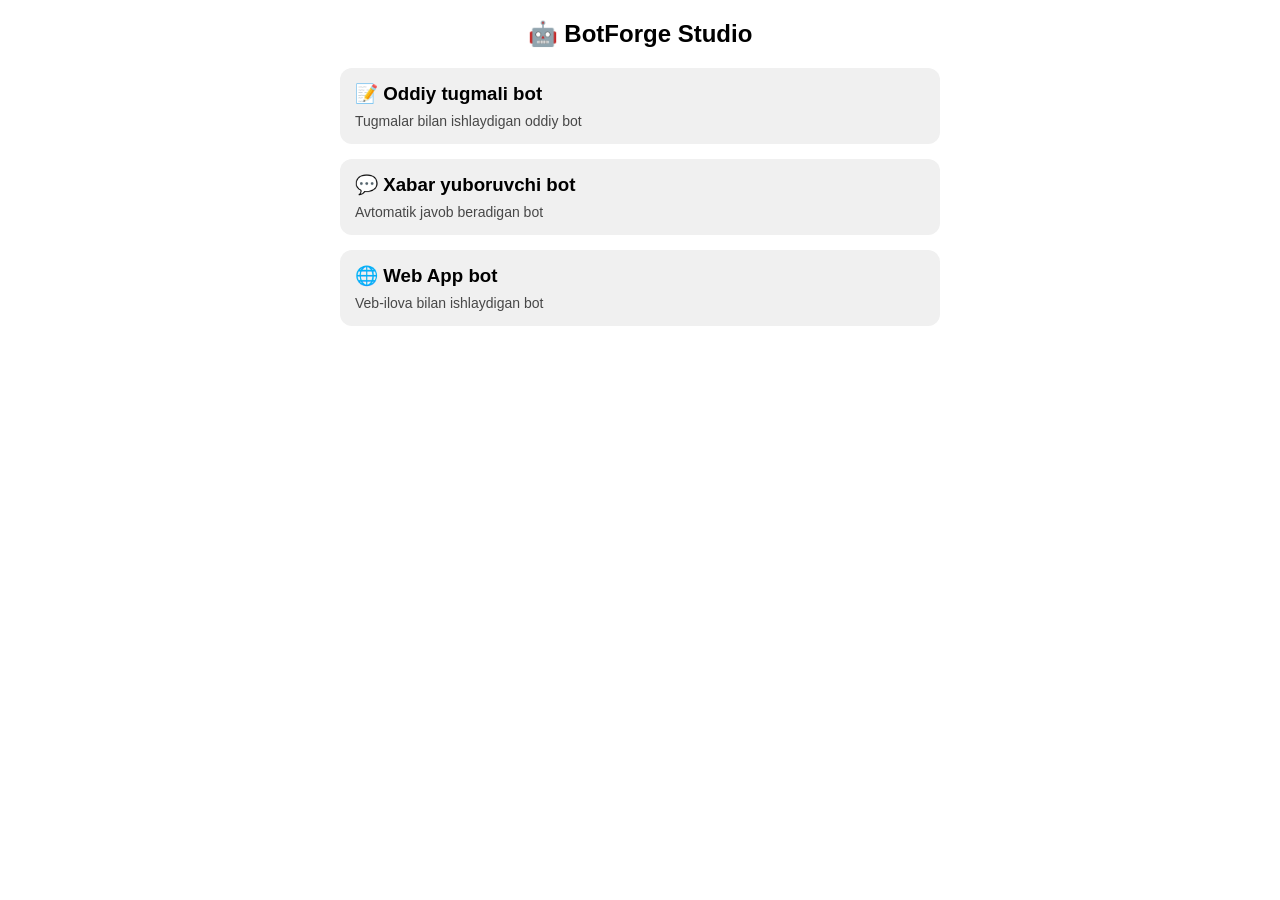
==== index.html @ f3f0090d "Create index.html" ====
<!DOCTYPE html>
<html>
<head>
    <meta charset="UTF-8">
    <meta name="viewport" content="width=device-width, initial-scale=1.0">
    <title>BotForge - Bot Yaratish</title>
    <script src="https://telegram.org/js/telegram-web-app.js"></script>
    <style>
        * { margin: 0; padding: 0; box-sizing: border-box; }
        body {
            font-family: -apple-system, BlinkMacSystemFont, 'Segoe UI', Roboto, sans-serif;
            background: var(--tg-theme-bg-color, #ffffff);
            color: var(--tg-theme-text-color, #000000);
            padding: 20px;
        }
        .container { max-width: 600px; margin: 0 auto; }
        h1 { font-size: 24px; margin-bottom: 20px; text-align: center; }
        .bot-type {
            background: var(--tg-theme-secondary-bg-color, #f0f0f0);
            border-radius: 12px;
            padding: 15px;
            margin-bottom: 15px;
            cursor: pointer;
            transition: transform 0.2s;
        }
        .bot-type:hover { transform: scale(1.02); }
        .bot-type h3 { margin-bottom: 8px; }
        .bot-type p { font-size: 14px; opacity: 0.7; }
        button {
            width: 100%;
            padding: 15px;
            background: var(--tg-theme-button-color, #0088cc);
            color: var(--tg-theme-button-text-color, #ffffff);
            border: none;
            border-radius: 12px;
            font-size: 16px;
            cursor: pointer;
            margin-top: 20px;
        }
    </style>
</head>
<body>
    <div class="container">
        <h1>🤖 BotForge Studio</h1>
        
        <div class="bot-type" onclick="selectType('simple_button')">
            <h3>📝 Oddiy tugmali bot</h3>
            <p>Tugmalar bilan ishlaydigan oddiy bot</p>
        </div>
        
        <div class="bot-type" onclick="selectType('message_bot')">
            <h3>💬 Xabar yuboruvchi bot</h3>
            <p>Avtomatik javob beradigan bot</p>
        </div>
        
        <div class="bot-type" onclick="selectType('webapp_bot')">
            <h3>🌐 Web App bot</h3>
            <p>Veb-ilova bilan ishlaydigan bot</p>
        </div>
    </div>
    
    <script>
        const tg = window.Telegram.WebApp;
        tg.expand();
        
        function selectType(type) {
            tg.sendData(JSON.stringify({
                action: 'select_type',
                bot_type: type
            }));
            tg.close();
        }
    </script>
</body>
</html>
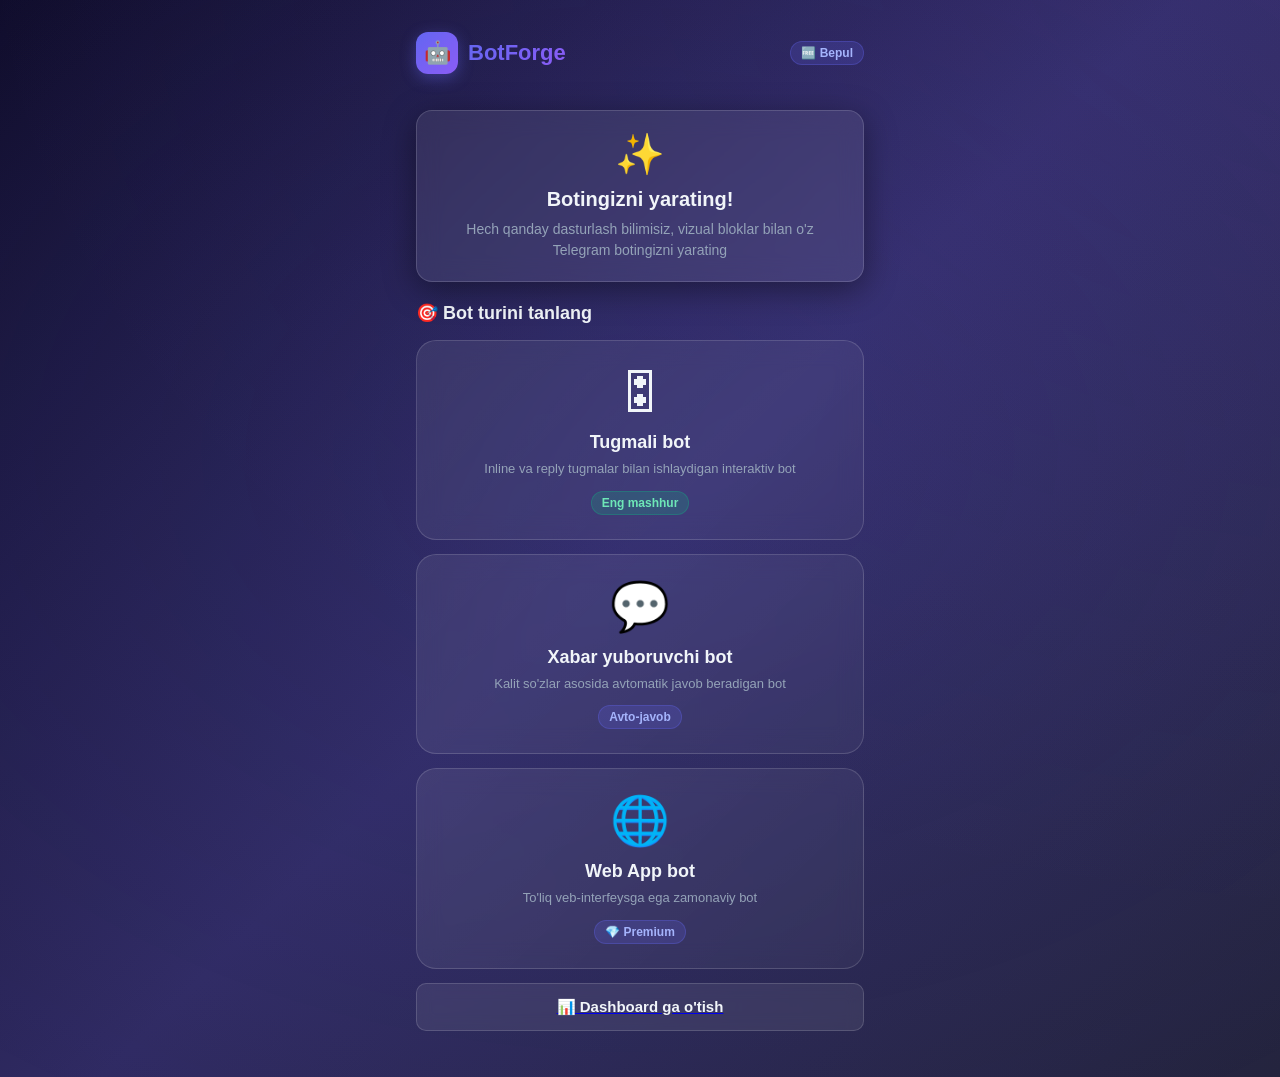
==== commit 3aa00b11: "Update index.html" ====
--- a/index.html
+++ b/index.html
@@ -1,75 +1,133 @@
 <!DOCTYPE html>
-<html>
+<html lang="uz">
 <head>
     <meta charset="UTF-8">
-    <meta name="viewport" content="width=device-width, initial-scale=1.0">
-    <title>BotForge - Bot Yaratish</title>
+    <meta name="viewport" content="width=device-width, initial-scale=1.0, maximum-scale=1.0">
+    <title>BotForge - Bot Yaratuvchi</title>
+    <link rel="stylesheet" href="style.css">
     <script src="https://telegram.org/js/telegram-web-app.js"></script>
-    <style>
-        * { margin: 0; padding: 0; box-sizing: border-box; }
-        body {
-            font-family: -apple-system, BlinkMacSystemFont, 'Segoe UI', Roboto, sans-serif;
-            background: var(--tg-theme-bg-color, #ffffff);
-            color: var(--tg-theme-text-color, #000000);
-            padding: 20px;
-        }
-        .container { max-width: 600px; margin: 0 auto; }
-        h1 { font-size: 24px; margin-bottom: 20px; text-align: center; }
-        .bot-type {
-            background: var(--tg-theme-secondary-bg-color, #f0f0f0);
-            border-radius: 12px;
-            padding: 15px;
-            margin-bottom: 15px;
-            cursor: pointer;
-            transition: transform 0.2s;
-        }
-        .bot-type:hover { transform: scale(1.02); }
-        .bot-type h3 { margin-bottom: 8px; }
-        .bot-type p { font-size: 14px; opacity: 0.7; }
-        button {
-            width: 100%;
-            padding: 15px;
-            background: var(--tg-theme-button-color, #0088cc);
-            color: var(--tg-theme-button-text-color, #ffffff);
-            border: none;
-            border-radius: 12px;
-            font-size: 16px;
-            cursor: pointer;
-            margin-top: 20px;
-        }
-    </style>
 </head>
 <body>
     <div class="container">
-        <h1>🤖 BotForge Studio</h1>
-        
-        <div class="bot-type" onclick="selectType('simple_button')">
-            <h3>📝 Oddiy tugmali bot</h3>
-            <p>Tugmalar bilan ishlaydigan oddiy bot</p>
+        <!-- Header -->
+        <div class="header">
+            <div class="logo">
+                <div class="logo-icon">🤖</div>
+                <div class="logo-text">BotForge</div>
+            </div>
+            <div id="userBadge" class="tag tag-primary">🆓 Bepul</div>
         </div>
-        
-        <div class="bot-type" onclick="selectType('message_bot')">
-            <h3>💬 Xabar yuboruvchi bot</h3>
-            <p>Avtomatik javob beradigan bot</p>
+
+        <!-- Xush kelibsiz xabari -->
+        <div class="glass-card" style="margin-bottom: 20px; text-align: center;">
+            <div style="font-size: 40px; margin-bottom: 10px;">✨</div>
+            <h2 style="font-size: 20px; font-weight: 700; margin-bottom: 8px;">
+                Botingizni yarating!
+            </h2>
+            <p style="color: var(--text-secondary); font-size: 14px; line-height: 1.5;">
+                Hech qanday dasturlash bilimisiz, vizual bloklar bilan o'z Telegram botingizni yarating
+            </p>
         </div>
-        
-        <div class="bot-type" onclick="selectType('webapp_bot')">
-            <h3>🌐 Web App bot</h3>
-            <p>Veb-ilova bilan ishlaydigan bot</p>
+
+        <!-- Bot turlari -->
+        <div class="section-title">🎯 Bot turini tanlang</div>
+
+        <div class="bot-card" onclick="openEditor('button')">
+            <span class="card-emoji">🎛</span>
+            <div class="card-title">Tugmali bot</div>
+            <div class="card-desc">Inline va reply tugmalar bilan ishlaydigan interaktiv bot</div>
+            <div style="margin-top: 12px;">
+                <span class="tag tag-success">Eng mashhur</span>
+            </div>
         </div>
+
+        <div class="bot-card" onclick="openEditor('message')">
+            <span class="card-emoji">💬</span>
+            <div class="card-title">Xabar yuboruvchi bot</div>
+            <div class="card-desc">Kalit so'zlar asosida avtomatik javob beradigan bot</div>
+            <div style="margin-top: 12px;">
+                <span class="tag tag-primary">Avto-javob</span>
+            </div>
+        </div>
+
+        <div class="bot-card" id="webappCard" onclick="openEditor('webapp')">
+            <span class="card-emoji">🌐</span>
+            <div class="card-title">Web App bot</div>
+            <div class="card-desc">To'liq veb-interfeysga ega zamonaviy bot</div>
+            <div style="margin-top: 12px;">
+                <span class="tag tag-primary" id="webappBadge">💎 Premium</span>
+            </div>
+        </div>
+
+        <!-- Dashboard ga o'tish -->
+        <a href="dashboard.html">
+            <button class="btn btn-secondary" style="margin-top: 8px;">
+                📊 Dashboard ga o'tish
+            </button>
+        </a>
+
+        <div class="bottom-space"></div>
     </div>
-    
+
+    <!-- Toast -->
+    <div class="toast" id="toast"></div>
+
     <script>
+        // Telegram WebApp sozlash
         const tg = window.Telegram.WebApp;
         tg.expand();
-        
-        function selectType(type) {
-            tg.sendData(JSON.stringify({
-                action: 'select_type',
-                bot_type: type
-            }));
-            tg.close();
+        tg.setHeaderColor('#0f0c29');
+        tg.setBackgroundColor('#0f0c29');
+
+        // Foydalanuvchi ma'lumotlari
+        const user = tg.initDataUnsafe?.user;
+        if (user) {
+            // Premium statusni tekshirish (localStorage dan)
+            const isPremium = localStorage.getItem(`premium_${user.id}`) === 'true';
+            const badge = document.getElementById('userBadge');
+            if (isPremium) {
+                badge.textContent = '💎 Premium';
+                badge.className = 'tag';
+                badge.style.background = 'linear-gradient(135deg, rgba(245,158,11,0.3), rgba(217,119,6,0.3))';
+                badge.style.color = '#fcd34d';
+                badge.style.borderColor = 'rgba(245,158,11,0.4)';
+
+                // Premium bo'lsa webapp badge ni o'zgartirish
+                document.getElementById('webappBadge').textContent = '✅ Mavjud';
+                document.getElementById('webappBadge').className = 'tag tag-success';
+            }
         }
+
+        function openEditor(type) {
+            const isPremium = user ? localStorage.getItem(`premium_${user.id}`) === 'true' : false;
+
+            if (type === 'webapp' && !isPremium) {
+                showToast('💎 Web App bot faqat Premium uchun!');
+                // 2 soniyadan so'ng premium sahifaga o'tish
+                setTimeout(() => {
+                    window.location.href = 'payment.html';
+                }, 2000);
+                return;
+            }
+
+            // Editor ga o'tish
+            window.location.href = `editor.html?type=${type}`;
+        }
+
+        function showToast(msg, duration = 3000) {
+            const toast = document.getElementById('toast');
+            toast.textContent = msg;
+            toast.classList.add('show');
+            setTimeout(() => toast.classList.remove('show'), duration);
+        }
+
+        // MainButton
+        tg.MainButton.text = "📊 Dashboard";
+        tg.MainButton.color = "#6366f1";
+        tg.MainButton.show();
+        tg.MainButton.onClick(() => {
+            window.location.href = 'dashboard.html';
+        });
     </script>
 </body>
 </html>
--- a/style.css
+++ b/style.css
@@ -0,0 +1,473 @@
+/* BotForge - Umumiy stillar - Glassmorphism dizayn */
+
+:root {
+    --primary: #6366f1;
+    --primary-dark: #4f46e5;
+    --secondary: #8b5cf6;
+    --success: #10b981;
+    --danger: #ef4444;
+    --warning: #f59e0b;
+    --dark: #1f2937;
+    --darker: #111827;
+    --light: #f9fafb;
+    --glass: rgba(255, 255, 255, 0.08);
+    --glass-border: rgba(255, 255, 255, 0.15);
+    --glass-hover: rgba(255, 255, 255, 0.12);
+    --text-primary: #f1f5f9;
+    --text-secondary: #94a3b8;
+    --shadow: 0 8px 32px rgba(0, 0, 0, 0.4);
+    --shadow-sm: 0 4px 16px rgba(0, 0, 0, 0.2);
+    --radius: 16px;
+    --radius-sm: 10px;
+    --transition: all 0.3s cubic-bezier(0.4, 0, 0.2, 1);
+}
+
+* {
+    margin: 0;
+    padding: 0;
+    box-sizing: border-box;
+    -webkit-tap-highlight-color: transparent;
+}
+
+body {
+    font-family: -apple-system, BlinkMacSystemFont, 'Segoe UI', 'Roboto', sans-serif;
+    background: linear-gradient(135deg, #0f0c29, #302b63, #24243e);
+    min-height: 100vh;
+    color: var(--text-primary);
+    overflow-x: hidden;
+}
+
+/* Animatsiyali fon */
+body::before {
+    content: '';
+    position: fixed;
+    top: -50%;
+    left: -50%;
+    width: 200%;
+    height: 200%;
+    background: radial-gradient(ellipse at center, rgba(99, 102, 241, 0.1) 0%, transparent 60%),
+                radial-gradient(ellipse at 80% 20%, rgba(139, 92, 246, 0.08) 0%, transparent 50%);
+    animation: bgAnimate 15s ease infinite alternate;
+    pointer-events: none;
+    z-index: 0;
+}
+
+@keyframes bgAnimate {
+    0% { transform: translate(0, 0) rotate(0deg); }
+    100% { transform: translate(-5%, 5%) rotate(5deg); }
+}
+
+/* Konteyner */
+.container {
+    max-width: 480px;
+    margin: 0 auto;
+    padding: 16px;
+    position: relative;
+    z-index: 1;
+}
+
+/* Header */
+.header {
+    display: flex;
+    align-items: center;
+    justify-content: space-between;
+    padding: 16px 0;
+    margin-bottom: 20px;
+}
+
+.logo {
+    display: flex;
+    align-items: center;
+    gap: 10px;
+}
+
+.logo-icon {
+    width: 42px;
+    height: 42px;
+    background: linear-gradient(135deg, var(--primary), var(--secondary));
+    border-radius: 12px;
+    display: flex;
+    align-items: center;
+    justify-content: center;
+    font-size: 22px;
+    box-shadow: 0 4px 15px rgba(99, 102, 241, 0.4);
+}
+
+.logo-text {
+    font-size: 22px;
+    font-weight: 800;
+    background: linear-gradient(135deg, var(--primary), var(--secondary));
+    -webkit-background-clip: text;
+    background-clip: text;
+    color: transparent;
+}
+
+/* Glass karta */
+.glass-card {
+    background: var(--glass);
+    backdrop-filter: blur(12px);
+    -webkit-backdrop-filter: blur(12px);
+    border-radius: var(--radius);
+    border: 1px solid var(--glass-border);
+    padding: 20px;
+    transition: var(--transition);
+    box-shadow: var(--shadow);
+}
+
+.glass-card:hover {
+    background: var(--glass-hover);
+    transform: translateY(-2px);
+    box-shadow: 0 12px 40px rgba(0, 0, 0, 0.4);
+}
+
+/* Bot kartasi */
+.bot-card {
+    background: linear-gradient(135deg, rgba(255,255,255,0.08), rgba(255,255,255,0.04));
+    backdrop-filter: blur(12px);
+    border-radius: 20px;
+    padding: 24px 20px;
+    border: 1px solid rgba(255,255,255,0.15);
+    cursor: pointer;
+    transition: var(--transition);
+    text-align: center;
+    margin-bottom: 14px;
+    position: relative;
+    overflow: hidden;
+}
+
+.bot-card::before {
+    content: '';
+    position: absolute;
+    top: 0;
+    left: 0;
+    right: 0;
+    height: 2px;
+    background: linear-gradient(90deg, var(--primary), var(--secondary));
+    opacity: 0;
+    transition: var(--transition);
+}
+
+.bot-card:hover {
+    transform: translateY(-5px);
+    box-shadow: 0 15px 40px rgba(0, 0, 0, 0.3);
+    border-color: rgba(255,255,255,0.25);
+}
+
+.bot-card:hover::before {
+    opacity: 1;
+}
+
+.bot-card:active {
+    transform: scale(0.97);
+}
+
+.bot-card .card-emoji {
+    font-size: 48px;
+    margin-bottom: 12px;
+    display: block;
+}
+
+.bot-card .card-title {
+    font-size: 18px;
+    font-weight: 700;
+    margin-bottom: 6px;
+    color: var(--text-primary);
+}
+
+.bot-card .card-desc {
+    font-size: 13px;
+    color: var(--text-secondary);
+    line-height: 1.5;
+}
+
+/* Tugmalar */
+.btn {
+    border: none;
+    border-radius: var(--radius-sm);
+    padding: 14px 24px;
+    font-size: 15px;
+    font-weight: 600;
+    cursor: pointer;
+    transition: var(--transition);
+    width: 100%;
+    display: flex;
+    align-items: center;
+    justify-content: center;
+    gap: 8px;
+    outline: none;
+}
+
+.btn-primary {
+    background: linear-gradient(135deg, var(--primary), var(--secondary));
+    color: white;
+    box-shadow: 0 4px 15px rgba(99, 102, 241, 0.35);
+}
+
+.btn-primary:hover {
+    transform: scale(1.02);
+    box-shadow: 0 6px 20px rgba(99, 102, 241, 0.5);
+}
+
+.btn-primary:active {
+    transform: scale(0.98);
+}
+
+.btn-secondary {
+    background: var(--glass);
+    border: 1px solid var(--glass-border);
+    color: var(--text-primary);
+    backdrop-filter: blur(8px);
+}
+
+.btn-secondary:hover {
+    background: var(--glass-hover);
+}
+
+.btn-success {
+    background: linear-gradient(135deg, #10b981, #059669);
+    color: white;
+    box-shadow: 0 4px 15px rgba(16, 185, 129, 0.3);
+}
+
+.btn-danger {
+    background: linear-gradient(135deg, #ef4444, #dc2626);
+    color: white;
+}
+
+/* Stat card */
+.stat-card {
+    background: rgba(255,255,255,0.05);
+    border-radius: var(--radius);
+    padding: 18px;
+    text-align: center;
+    border: 1px solid var(--glass-border);
+    flex: 1;
+}
+
+.stat-number {
+    font-size: 32px;
+    font-weight: 800;
+    background: linear-gradient(135deg, var(--primary), var(--secondary));
+    -webkit-background-clip: text;
+    background-clip: text;
+    color: transparent;
+    line-height: 1;
+}
+
+.stat-label {
+    font-size: 12px;
+    color: var(--text-secondary);
+    margin-top: 4px;
+}
+
+/* Premium badge */
+.premium-badge {
+    display: inline-flex;
+    align-items: center;
+    gap: 4px;
+    background: linear-gradient(135deg, #f59e0b, #d97706);
+    color: white;
+    padding: 4px 10px;
+    border-radius: 20px;
+    font-size: 12px;
+    font-weight: 700;
+}
+
+/* Menyu grid */
+.menu-grid {
+    display: grid;
+    grid-template-columns: 1fr 1fr;
+    gap: 12px;
+    margin: 20px 0;
+}
+
+.menu-item {
+    background: var(--glass);
+    border: 1px solid var(--glass-border);
+    border-radius: var(--radius);
+    padding: 18px 14px;
+    text-align: center;
+    cursor: pointer;
+    transition: var(--transition);
+    backdrop-filter: blur(10px);
+}
+
+.menu-item:hover {
+    background: var(--glass-hover);
+    border-color: var(--primary);
+    transform: translateY(-2px);
+}
+
+.menu-item:active {
+    transform: scale(0.95);
+}
+
+.menu-item .menu-emoji {
+    font-size: 32px;
+    margin-bottom: 8px;
+    display: block;
+}
+
+.menu-item .menu-label {
+    font-size: 13px;
+    font-weight: 600;
+    color: var(--text-primary);
+}
+
+/* Input */
+.input-field {
+    background: rgba(255,255,255,0.06);
+    border: 1px solid var(--glass-border);
+    border-radius: var(--radius-sm);
+    padding: 14px 16px;
+    color: var(--text-primary);
+    font-size: 15px;
+    width: 100%;
+    outline: none;
+    transition: var(--transition);
+}
+
+.input-field:focus {
+    border-color: var(--primary);
+    background: rgba(255,255,255,0.09);
+    box-shadow: 0 0 0 3px rgba(99, 102, 241, 0.2);
+}
+
+.input-field::placeholder {
+    color: var(--text-secondary);
+}
+
+/* Label */
+.label {
+    font-size: 13px;
+    font-weight: 600;
+    color: var(--text-secondary);
+    margin-bottom: 6px;
+    display: block;
+}
+
+.form-group {
+    margin-bottom: 16px;
+}
+
+/* Alert/Xabar */
+.alert {
+    padding: 14px 16px;
+    border-radius: var(--radius-sm);
+    font-size: 14px;
+    display: flex;
+    align-items: flex-start;
+    gap: 10px;
+    margin-bottom: 16px;
+}
+
+.alert-info {
+    background: rgba(99, 102, 241, 0.15);
+    border: 1px solid rgba(99, 102, 241, 0.3);
+    color: #a5b4fc;
+}
+
+.alert-success {
+    background: rgba(16, 185, 129, 0.15);
+    border: 1px solid rgba(16, 185, 129, 0.3);
+    color: #6ee7b7;
+}
+
+.alert-danger {
+    background: rgba(239, 68, 68, 0.15);
+    border: 1px solid rgba(239, 68, 68, 0.3);
+    color: #fca5a5;
+}
+
+.alert-warning {
+    background: rgba(245, 158, 11, 0.15);
+    border: 1px solid rgba(245, 158, 11, 0.3);
+    color: #fcd34d;
+}
+
+/* Section sarlavha */
+.section-title {
+    font-size: 18px;
+    font-weight: 700;
+    margin-bottom: 16px;
+    display: flex;
+    align-items: center;
+    gap: 8px;
+}
+
+/* Loading spinner */
+.spinner {
+    width: 36px;
+    height: 36px;
+    border: 3px solid rgba(255,255,255,0.1);
+    border-top-color: var(--primary);
+    border-radius: 50%;
+    animation: spin 0.8s linear infinite;
+    margin: 20px auto;
+}
+
+@keyframes spin {
+    to { transform: rotate(360deg); }
+}
+
+/* Toast xabar */
+.toast {
+    position: fixed;
+    bottom: 80px;
+    left: 50%;
+    transform: translateX(-50%) translateY(20px);
+    background: rgba(30, 30, 50, 0.95);
+    border: 1px solid var(--glass-border);
+    backdrop-filter: blur(10px);
+    color: white;
+    padding: 12px 20px;
+    border-radius: 30px;
+    font-size: 14px;
+    opacity: 0;
+    transition: all 0.3s ease;
+    z-index: 1000;
+    white-space: nowrap;
+    box-shadow: var(--shadow);
+}
+
+.toast.show {
+    opacity: 1;
+    transform: translateX(-50%) translateY(0);
+}
+
+/* Divider */
+.divider {
+    height: 1px;
+    background: var(--glass-border);
+    margin: 16px 0;
+}
+
+/* Tag / Badge */
+.tag {
+    display: inline-flex;
+    align-items: center;
+    padding: 4px 10px;
+    border-radius: 20px;
+    font-size: 12px;
+    font-weight: 600;
+    gap: 4px;
+}
+
+.tag-primary { background: rgba(99,102,241,0.2); color: #a5b4fc; border: 1px solid rgba(99,102,241,0.3); }
+.tag-success { background: rgba(16,185,129,0.2); color: #6ee7b7; border: 1px solid rgba(16,185,129,0.3); }
+.tag-danger  { background: rgba(239,68,68,0.2); color: #fca5a5; border: 1px solid rgba(239,68,68,0.3); }
+
+/* Scrollbar */
+::-webkit-scrollbar { width: 4px; }
+::-webkit-scrollbar-track { background: transparent; }
+::-webkit-scrollbar-thumb { background: var(--primary); border-radius: 2px; }
+
+/* Bottom padding (mobile) */
+.bottom-space { height: 30px; }
+
+/* Responsive */
+@media (max-width: 360px) {
+    .container { padding: 12px; }
+    .menu-grid { grid-template-columns: 1fr 1fr; gap: 8px; }
+    .bot-card .card-emoji { font-size: 36px; }
+}
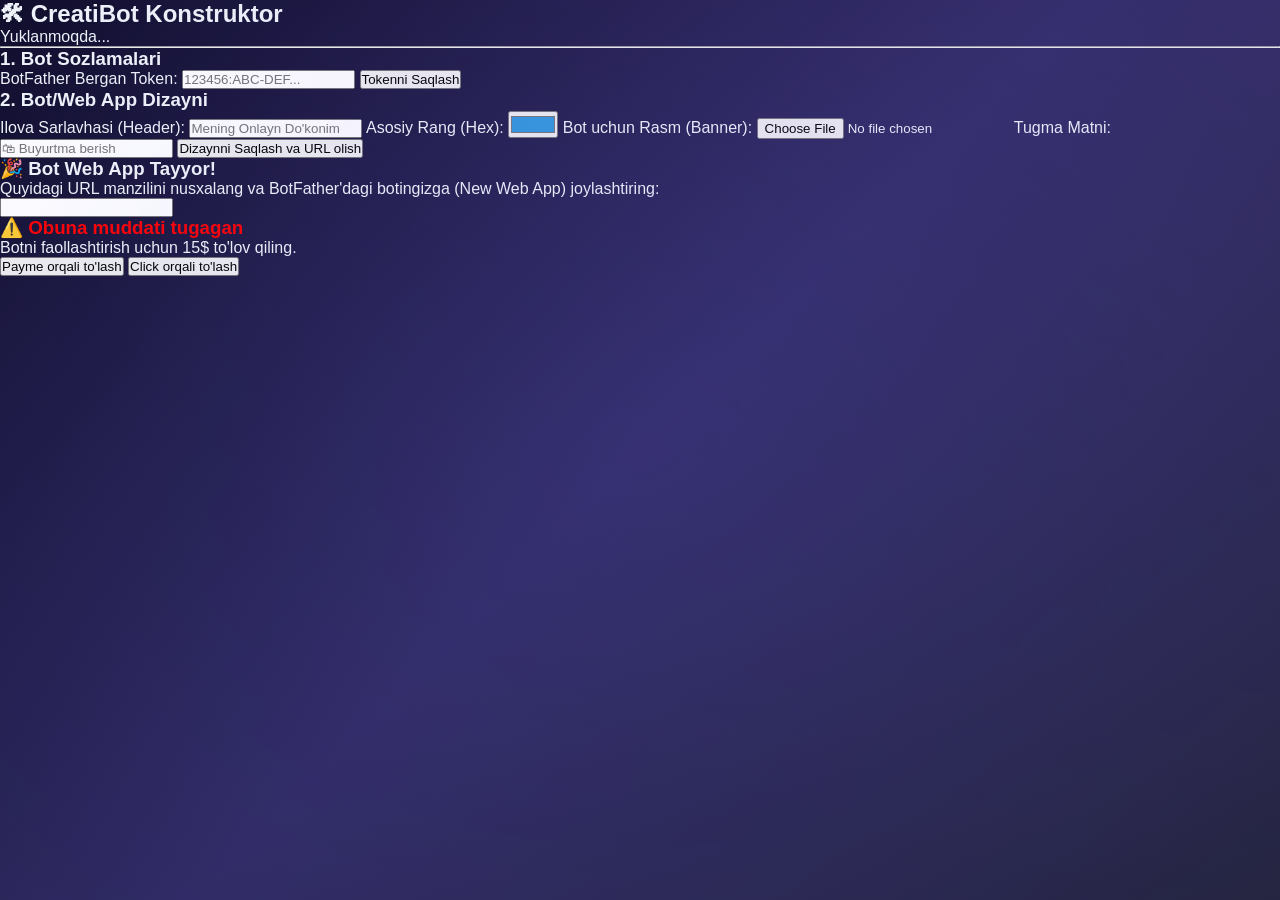
==== commit 91190928: "Update index.html" ====
--- a/index.html
+++ b/index.html
@@ -2,132 +2,59 @@
 <html lang="uz">
 <head>
     <meta charset="UTF-8">
-    <meta name="viewport" content="width=device-width, initial-scale=1.0, maximum-scale=1.0">
-    <title>BotForge - Bot Yaratuvchi</title>
+    <meta name="viewport" content="width=device-width, initial-scale=1.0">
+    <title>CreatiBot - NoCode Web App Panel</title>
     <link rel="stylesheet" href="style.css">
     <script src="https://telegram.org/js/telegram-web-app.js"></script>
 </head>
 <body>
-    <div class="container">
-        <!-- Header -->
-        <div class="header">
-            <div class="logo">
-                <div class="logo-icon">🤖</div>
-                <div class="logo-text">BotForge</div>
-            </div>
-            <div id="userBadge" class="tag tag-primary">🆓 Bepul</div>
+    <div id="app-container">
+        <h2>🛠 CreatiBot Konstruktor</h2>
+        <p id="user-info">Yuklanmoqda...</p>
+
+        <hr>
+
+        <div class="section" id="bot-settings">
+            <h3>1. Bot Sozlamalari</h3>
+            <label>BotFather Bergan Token:</label>
+            <input type="text" id="bot-token" placeholder="123456:ABC-DEF...">
+            <button onclick="saveBotSettings()">Tokenni Saqlash</button>
         </div>
 
-        <!-- Xush kelibsiz xabari -->
-        <div class="glass-card" style="margin-bottom: 20px; text-align: center;">
-            <div style="font-size: 40px; margin-bottom: 10px;">✨</div>
-            <h2 style="font-size: 20px; font-weight: 700; margin-bottom: 8px;">
-                Botingizni yarating!
-            </h2>
-            <p style="color: var(--text-secondary); font-size: 14px; line-height: 1.5;">
-                Hech qanday dasturlash bilimisiz, vizual bloklar bilan o'z Telegram botingizni yarating
-            </p>
+        <div class="section" id="designer-panel">
+            <h3>2. Bot/Web App Dizayni</h3>
+            
+            <label>Ilova Sarlavhasi (Header):</label>
+            <input type="text" id="app-title" placeholder="Mening Onlayn Do'konim">
+
+            <label>Asosiy Rang (Hex):</label>
+            <input type="color" id="app-color" value="#3498db">
+
+            <label>Bot uchun Rasm (Banner):</label>
+            <input type="file" id="app-image" accept="image/*">
+            <small id="upload-status"></small>
+
+            <label>Tugma Matni:</label>
+            <input type="text" id="btn-text" placeholder="🛍 Buyurtma berish">
+
+            <button onclick="saveDesign()" class="success-btn">Dizaynni Saqlash va URL olish</button>
         </div>
 
-        <!-- Bot turlari -->
-        <div class="section-title">🎯 Bot turini tanlang</div>
-
-        <div class="bot-card" onclick="openEditor('button')">
-            <span class="card-emoji">🎛</span>
-            <div class="card-title">Tugmali bot</div>
-            <div class="card-desc">Inline va reply tugmalar bilan ishlaydigan interaktiv bot</div>
-            <div style="margin-top: 12px;">
-                <span class="tag tag-success">Eng mashhur</span>
-            </div>
+        <div class="section hidden" id="url-output">
+            <h3>🎉 Bot Web App Tayyor!</h3>
+            <p>Quyidagi URL manzilini nusxalang va BotFather'dagi botingizga (New Web App) joylashtiring:</p>
+            <input type="text" id="generated-url" readonly onclick="this.select()">
         </div>
 
-        <div class="bot-card" onclick="openEditor('message')">
-            <span class="card-emoji">💬</span>
-            <div class="card-title">Xabar yuboruvchi bot</div>
-            <div class="card-desc">Kalit so'zlar asosida avtomatik javob beradigan bot</div>
-            <div style="margin-top: 12px;">
-                <span class="tag tag-primary">Avto-javob</span>
-            </div>
+        <div class="section hidden" id="billing-section">
+            <h3 style="color: red;">⚠️ Obuna muddati tugagan</h3>
+            <p>Botni faollashtirish uchun 15$ to'lov qiling.</p>
+            <button onclick="redirectToPayme()" class="pay-btn">Payme orqali to'lash</button>
+            <button onclick="redirectToClick()" class="pay-btn">Click orqali to'lash</button>
         </div>
-
-        <div class="bot-card" id="webappCard" onclick="openEditor('webapp')">
-            <span class="card-emoji">🌐</span>
-            <div class="card-title">Web App bot</div>
-            <div class="card-desc">To'liq veb-interfeysga ega zamonaviy bot</div>
-            <div style="margin-top: 12px;">
-                <span class="tag tag-primary" id="webappBadge">💎 Premium</span>
-            </div>
-        </div>
-
-        <!-- Dashboard ga o'tish -->
-        <a href="dashboard.html">
-            <button class="btn btn-secondary" style="margin-top: 8px;">
-                📊 Dashboard ga o'tish
-            </button>
-        </a>
-
-        <div class="bottom-space"></div>
     </div>
 
-    <!-- Toast -->
-    <div class="toast" id="toast"></div>
-
-    <script>
-        // Telegram WebApp sozlash
-        const tg = window.Telegram.WebApp;
-        tg.expand();
-        tg.setHeaderColor('#0f0c29');
-        tg.setBackgroundColor('#0f0c29');
-
-        // Foydalanuvchi ma'lumotlari
-        const user = tg.initDataUnsafe?.user;
-        if (user) {
-            // Premium statusni tekshirish (localStorage dan)
-            const isPremium = localStorage.getItem(`premium_${user.id}`) === 'true';
-            const badge = document.getElementById('userBadge');
-            if (isPremium) {
-                badge.textContent = '💎 Premium';
-                badge.className = 'tag';
-                badge.style.background = 'linear-gradient(135deg, rgba(245,158,11,0.3), rgba(217,119,6,0.3))';
-                badge.style.color = '#fcd34d';
-                badge.style.borderColor = 'rgba(245,158,11,0.4)';
-
-                // Premium bo'lsa webapp badge ni o'zgartirish
-                document.getElementById('webappBadge').textContent = '✅ Mavjud';
-                document.getElementById('webappBadge').className = 'tag tag-success';
-            }
-        }
-
-        function openEditor(type) {
-            const isPremium = user ? localStorage.getItem(`premium_${user.id}`) === 'true' : false;
-
-            if (type === 'webapp' && !isPremium) {
-                showToast('💎 Web App bot faqat Premium uchun!');
-                // 2 soniyadan so'ng premium sahifaga o'tish
-                setTimeout(() => {
-                    window.location.href = 'payment.html';
-                }, 2000);
-                return;
-            }
-
-            // Editor ga o'tish
-            window.location.href = `editor.html?type=${type}`;
-        }
-
-        function showToast(msg, duration = 3000) {
-            const toast = document.getElementById('toast');
-            toast.textContent = msg;
-            toast.classList.add('show');
-            setTimeout(() => toast.classList.remove('show'), duration);
-        }
-
-        // MainButton
-        tg.MainButton.text = "📊 Dashboard";
-        tg.MainButton.color = "#6366f1";
-        tg.MainButton.show();
-        tg.MainButton.onClick(() => {
-            window.location.href = 'dashboard.html';
-        });
-    </script>
+    <script src="billing.js"></script>
+    <script src="app.js"></script>
 </body>
 </html>
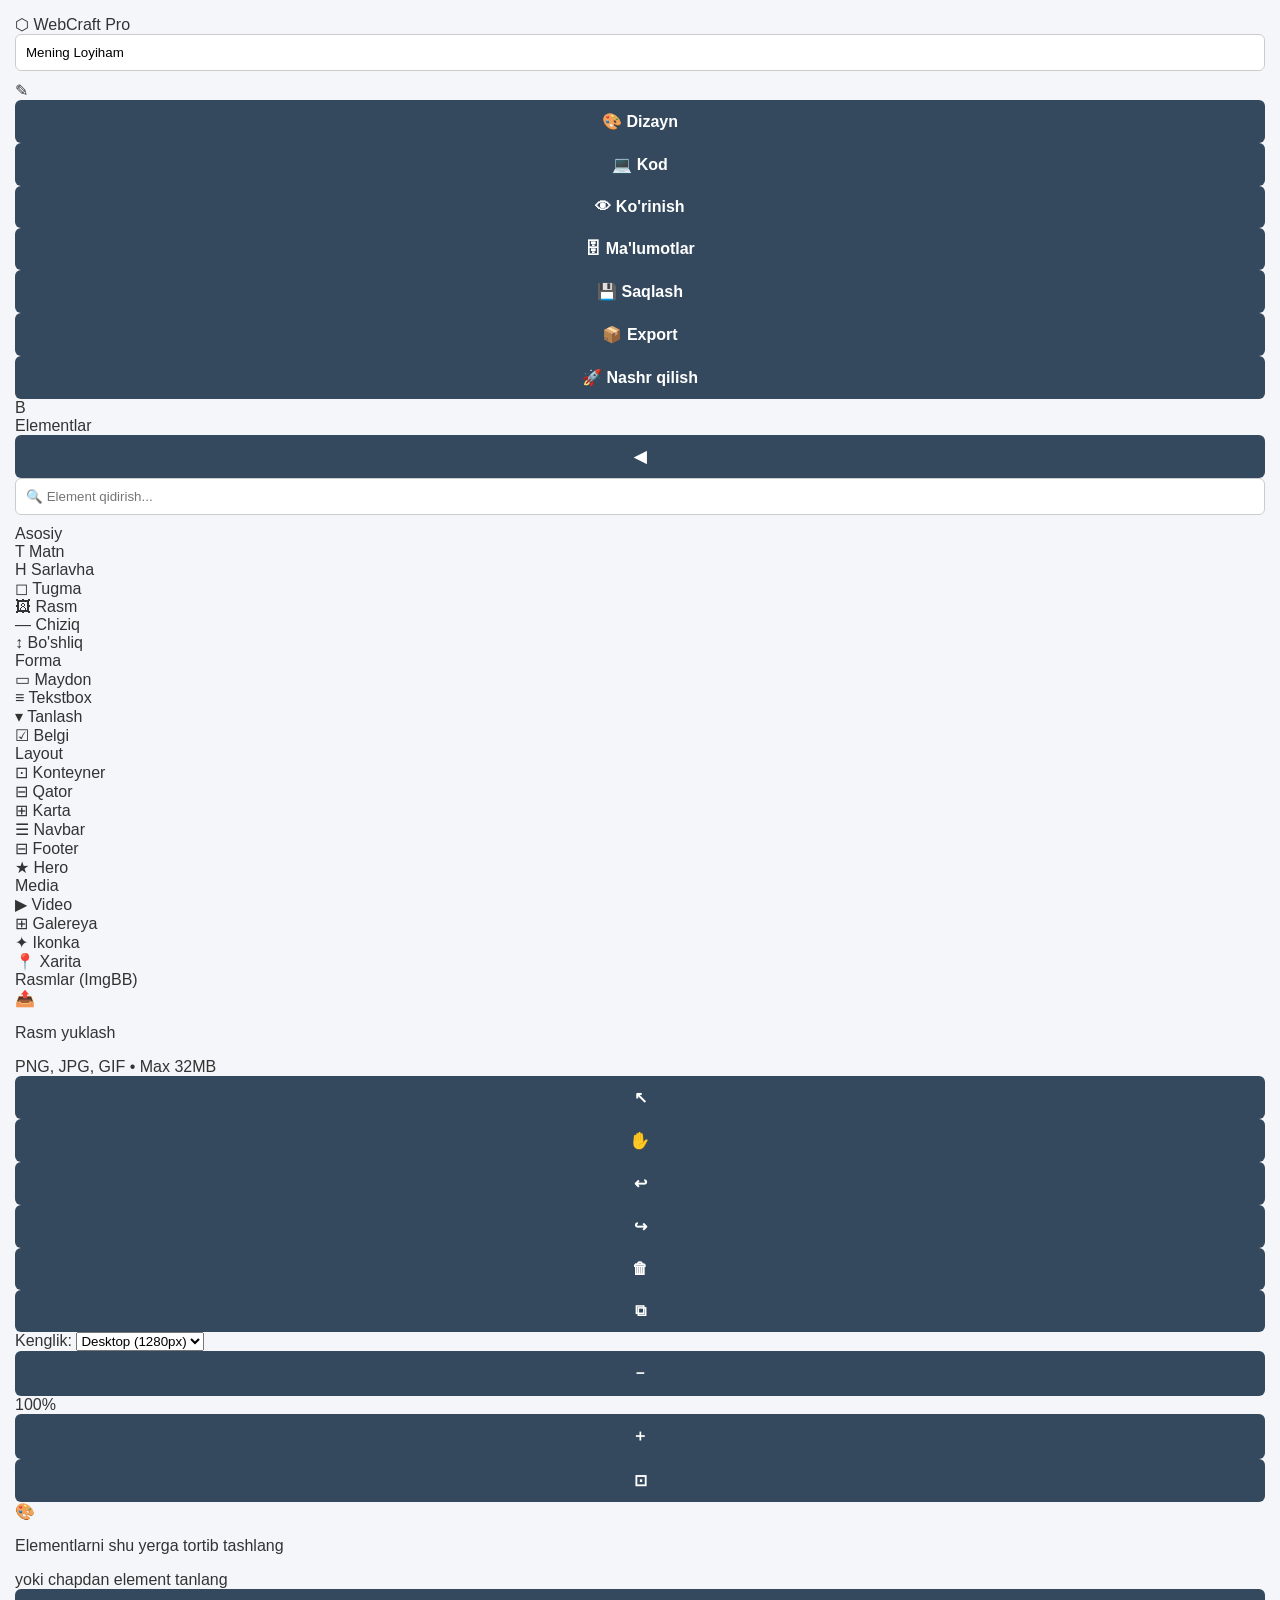
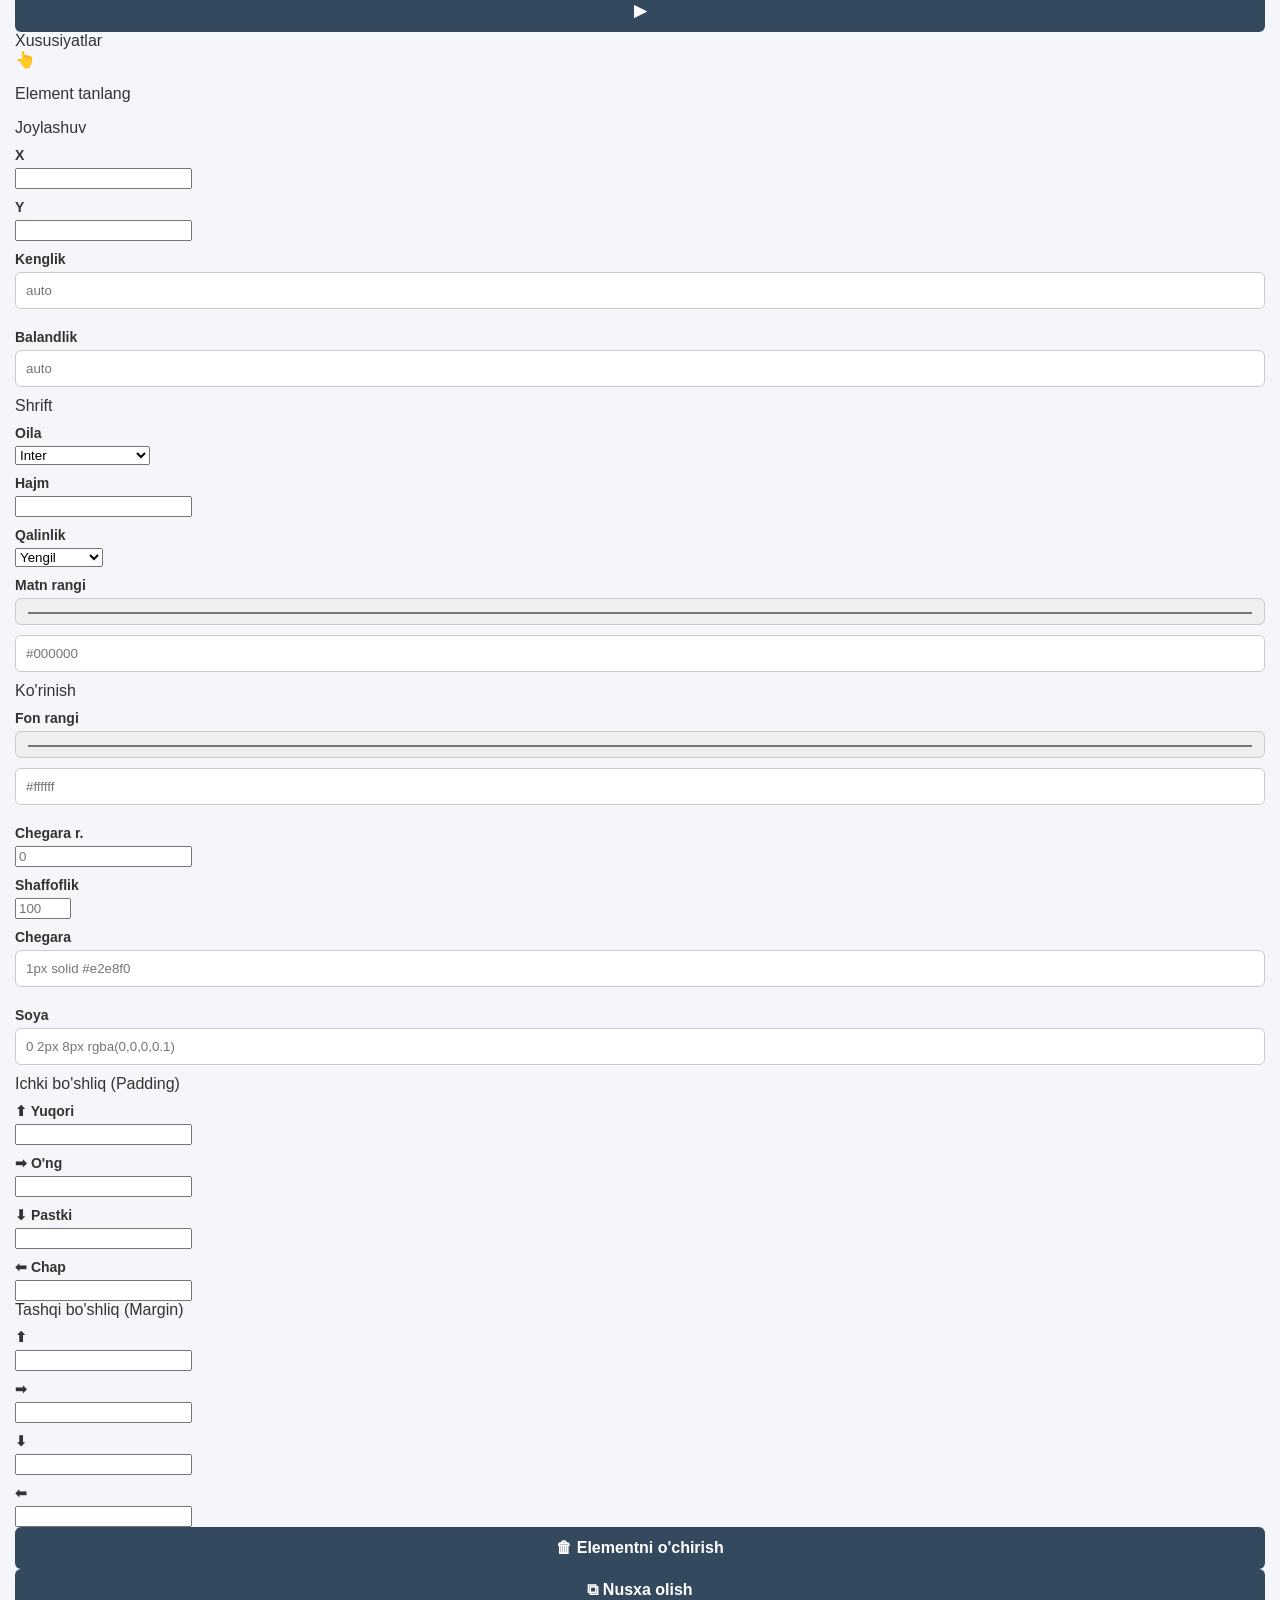
==== commit 7456783e: "Refactor index.html for improved structure and styling" ====
--- a/index.html
+++ b/index.html
@@ -1,60 +1,505 @@
 <!DOCTYPE html>
 <html lang="uz">
 <head>
-    <meta charset="UTF-8">
-    <meta name="viewport" content="width=device-width, initial-scale=1.0">
-    <title>CreatiBot - NoCode Web App Panel</title>
-    <link rel="stylesheet" href="style.css">
-    <script src="https://telegram.org/js/telegram-web-app.js"></script>
+  <meta charset="UTF-8" />
+  <meta name="viewport" content="width=device-width, initial-scale=1.0"/>
+  <title>WebCraft Pro — Web Ilova Yaratuvchi</title>
+  <link rel="stylesheet" href="style.css" />
+  <link rel="preconnect" href="https://fonts.googleapis.com">
+  <link href="https://fonts.googleapis.com/css2?family=Inter:wght@300;400;500;600;700&family=JetBrains+Mono:wght@400;500&display=swap" rel="stylesheet">
 </head>
 <body>
-    <div id="app-container">
-        <h2>🛠 CreatiBot Konstruktor</h2>
-        <p id="user-info">Yuklanmoqda...</p>
-
-        <hr>
-
-        <div class="section" id="bot-settings">
-            <h3>1. Bot Sozlamalari</h3>
-            <label>BotFather Bergan Token:</label>
-            <input type="text" id="bot-token" placeholder="123456:ABC-DEF...">
-            <button onclick="saveBotSettings()">Tokenni Saqlash</button>
-        </div>
-
-        <div class="section" id="designer-panel">
-            <h3>2. Bot/Web App Dizayni</h3>
-            
-            <label>Ilova Sarlavhasi (Header):</label>
-            <input type="text" id="app-title" placeholder="Mening Onlayn Do'konim">
-
-            <label>Asosiy Rang (Hex):</label>
-            <input type="color" id="app-color" value="#3498db">
-
-            <label>Bot uchun Rasm (Banner):</label>
-            <input type="file" id="app-image" accept="image/*">
-            <small id="upload-status"></small>
-
-            <label>Tugma Matni:</label>
-            <input type="text" id="btn-text" placeholder="🛍 Buyurtma berish">
-
-            <button onclick="saveDesign()" class="success-btn">Dizaynni Saqlash va URL olish</button>
-        </div>
-
-        <div class="section hidden" id="url-output">
-            <h3>🎉 Bot Web App Tayyor!</h3>
-            <p>Quyidagi URL manzilini nusxalang va BotFather'dagi botingizga (New Web App) joylashtiring:</p>
-            <input type="text" id="generated-url" readonly onclick="this.select()">
-        </div>
-
-        <div class="section hidden" id="billing-section">
-            <h3 style="color: red;">⚠️ Obuna muddati tugagan</h3>
-            <p>Botni faollashtirish uchun 15$ to'lov qiling.</p>
-            <button onclick="redirectToPayme()" class="pay-btn">Payme orqali to'lash</button>
-            <button onclick="redirectToClick()" class="pay-btn">Click orqali to'lash</button>
-        </div>
-    </div>
-
-    <script src="billing.js"></script>
-    <script src="app.js"></script>
+
+  <!-- ===== TOP NAVBAR ===== -->
+  <header class="navbar">
+    <div class="navbar-left">
+      <div class="logo">
+        <span class="logo-icon">⬡</span>
+        <span class="logo-text">WebCraft <span class="logo-pro">Pro</span></span>
+      </div>
+      <div class="project-name-wrap">
+        <input type="text" id="projectName" class="project-name-input" value="Mening Loyiham" />
+        <span class="edit-icon">✎</span>
+      </div>
+    </div>
+    <div class="navbar-center">
+      <button class="nav-btn active" data-view="design" onclick="switchView('design')">
+        <span>🎨</span> Dizayn
+      </button>
+      <button class="nav-btn" data-view="code" onclick="switchView('code')">
+        <span>💻</span> Kod
+      </button>
+      <button class="nav-btn" data-view="preview" onclick="switchView('preview')">
+        <span>👁</span> Ko'rinish
+      </button>
+      <button class="nav-btn" data-view="data" onclick="switchView('data')">
+        <span>🗄</span> Ma'lumotlar
+      </button>
+    </div>
+    <div class="navbar-right">
+      <button class="btn-secondary" onclick="saveProject()">💾 Saqlash</button>
+      <button class="btn-secondary" onclick="exportProject()">📦 Export</button>
+      <button class="btn-primary" onclick="publishProject()">🚀 Nashr qilish</button>
+      <div class="user-avatar" title="Foydalanuvchi">B</div>
+    </div>
+  </header>
+
+  <!-- ===== MAIN LAYOUT ===== -->
+  <main class="main-layout">
+
+    <!-- LEFT PANEL: Elements -->
+    <aside class="panel-left" id="leftPanel">
+      <div class="panel-header">
+        <span>Elementlar</span>
+        <button class="panel-toggle" onclick="togglePanel('left')">◀</button>
+      </div>
+
+      <div class="search-wrap">
+        <input type="text" class="search-input" placeholder="🔍 Element qidirish..." oninput="filterElements(this.value)" />
+      </div>
+
+      <div class="elements-section">
+        <div class="section-label">Asosiy</div>
+        <div class="elements-grid">
+          <div class="element-card" draggable="true" data-type="text" ondragstart="onDragStart(event)">
+            <span class="el-icon">T</span>
+            <span>Matn</span>
+          </div>
+          <div class="element-card" draggable="true" data-type="heading" ondragstart="onDragStart(event)">
+            <span class="el-icon">H</span>
+            <span>Sarlavha</span>
+          </div>
+          <div class="element-card" draggable="true" data-type="button" ondragstart="onDragStart(event)">
+            <span class="el-icon">◻</span>
+            <span>Tugma</span>
+          </div>
+          <div class="element-card" draggable="true" data-type="image" ondragstart="onDragStart(event)">
+            <span class="el-icon">🖼</span>
+            <span>Rasm</span>
+          </div>
+          <div class="element-card" draggable="true" data-type="divider" ondragstart="onDragStart(event)">
+            <span class="el-icon">—</span>
+            <span>Chiziq</span>
+          </div>
+          <div class="element-card" draggable="true" data-type="spacer" ondragstart="onDragStart(event)">
+            <span class="el-icon">↕</span>
+            <span>Bo'shliq</span>
+          </div>
+        </div>
+
+        <div class="section-label">Forma</div>
+        <div class="elements-grid">
+          <div class="element-card" draggable="true" data-type="input" ondragstart="onDragStart(event)">
+            <span class="el-icon">▭</span>
+            <span>Maydon</span>
+          </div>
+          <div class="element-card" draggable="true" data-type="textarea" ondragstart="onDragStart(event)">
+            <span class="el-icon">≡</span>
+            <span>Tekstbox</span>
+          </div>
+          <div class="element-card" draggable="true" data-type="select" ondragstart="onDragStart(event)">
+            <span class="el-icon">▾</span>
+            <span>Tanlash</span>
+          </div>
+          <div class="element-card" draggable="true" data-type="checkbox" ondragstart="onDragStart(event)">
+            <span class="el-icon">☑</span>
+            <span>Belgi</span>
+          </div>
+        </div>
+
+        <div class="section-label">Layout</div>
+        <div class="elements-grid">
+          <div class="element-card" draggable="true" data-type="container" ondragstart="onDragStart(event)">
+            <span class="el-icon">⊡</span>
+            <span>Konteyner</span>
+          </div>
+          <div class="element-card" draggable="true" data-type="row" ondragstart="onDragStart(event)">
+            <span class="el-icon">⊟</span>
+            <span>Qator</span>
+          </div>
+          <div class="element-card" draggable="true" data-type="card" ondragstart="onDragStart(event)">
+            <span class="el-icon">⊞</span>
+            <span>Karta</span>
+          </div>
+          <div class="element-card" draggable="true" data-type="navbar" ondragstart="onDragStart(event)">
+            <span class="el-icon">☰</span>
+            <span>Navbar</span>
+          </div>
+          <div class="element-card" draggable="true" data-type="footer" ondragstart="onDragStart(event)">
+            <span class="el-icon">⊟</span>
+            <span>Footer</span>
+          </div>
+          <div class="element-card" draggable="true" data-type="hero" ondragstart="onDragStart(event)">
+            <span class="el-icon">★</span>
+            <span>Hero</span>
+          </div>
+        </div>
+
+        <div class="section-label">Media</div>
+        <div class="elements-grid">
+          <div class="element-card" draggable="true" data-type="video" ondragstart="onDragStart(event)">
+            <span class="el-icon">▶</span>
+            <span>Video</span>
+          </div>
+          <div class="element-card" draggable="true" data-type="gallery" ondragstart="onDragStart(event)">
+            <span class="el-icon">⊞</span>
+            <span>Galereya</span>
+          </div>
+          <div class="element-card" draggable="true" data-type="icon" ondragstart="onDragStart(event)">
+            <span class="el-icon">✦</span>
+            <span>Ikonka</span>
+          </div>
+          <div class="element-card" draggable="true" data-type="map" ondragstart="onDragStart(event)">
+            <span class="el-icon">📍</span>
+            <span>Xarita</span>
+          </div>
+        </div>
+      </div>
+
+      <!-- Image Upload -->
+      <div class="upload-section">
+        <div class="section-label">Rasmlar (ImgBB)</div>
+        <div class="upload-zone" id="uploadZone" onclick="document.getElementById('imgUpload').click()">
+          <input type="file" id="imgUpload" accept="image/*" style="display:none" multiple onchange="uploadImages(event)" />
+          <span class="upload-icon">📤</span>
+          <p>Rasm yuklash</p>
+          <span class="upload-hint">PNG, JPG, GIF • Max 32MB</span>
+        </div>
+        <div class="uploaded-images" id="uploadedImages"></div>
+      </div>
+    </aside>
+
+    <!-- CENTER: Canvas -->
+    <section class="canvas-area" id="canvasArea">
+      <div class="canvas-toolbar">
+        <div class="canvas-toolbar-left">
+          <button class="tool-btn active" onclick="setTool('select')" title="Tanlash">↖</button>
+          <button class="tool-btn" onclick="setTool('hand')" title="Harakatlantirish">✋</button>
+          <div class="separator"></div>
+          <button class="tool-btn" onclick="undoAction()" title="Orqaga">↩</button>
+          <button class="tool-btn" onclick="redoAction()" title="Oldinga">↪</button>
+          <div class="separator"></div>
+          <button class="tool-btn" onclick="deleteSelected()" title="O'chirish">🗑</button>
+          <button class="tool-btn" onclick="duplicateSelected()" title="Ko'paytirish">⧉</button>
+        </div>
+        <div class="canvas-toolbar-center">
+          <span class="canvas-size-label">Kenglik:</span>
+          <select class="canvas-size-select" onchange="changeCanvasSize(this.value)">
+            <option value="1280">Desktop (1280px)</option>
+            <option value="1024">Laptop (1024px)</option>
+            <option value="768">Tablet (768px)</option>
+            <option value="375">Mobile (375px)</option>
+          </select>
+        </div>
+        <div class="canvas-toolbar-right">
+          <button class="tool-btn" onclick="zoomOut()">－</button>
+          <span class="zoom-level" id="zoomLevel">100%</span>
+          <button class="tool-btn" onclick="zoomIn()">＋</button>
+          <button class="tool-btn" onclick="resetZoom()">⊡</button>
+        </div>
+      </div>
+
+      <div class="canvas-wrapper" id="canvasWrapper">
+        <div
+          class="canvas"
+          id="canvas"
+          ondragover="event.preventDefault()"
+          ondrop="onDrop(event)"
+          onclick="onCanvasClick(event)"
+        >
+          <!-- Elements will be added here -->
+          <div class="canvas-empty-hint" id="canvasEmptyHint">
+            <div class="hint-icon">🎨</div>
+            <p>Elementlarni shu yerga tortib tashlang</p>
+            <span>yoki chapdan element tanlang</span>
+          </div>
+        </div>
+      </div>
+
+      <!-- Responsive ruler -->
+      <div class="canvas-ruler" id="canvasRuler"></div>
+    </section>
+
+    <!-- RIGHT PANEL: Properties -->
+    <aside class="panel-right" id="rightPanel">
+      <div class="panel-header">
+        <button class="panel-toggle" onclick="togglePanel('right')">▶</button>
+        <span>Xususiyatlar</span>
+      </div>
+
+      <div class="props-empty" id="propsEmpty">
+        <span>👆</span>
+        <p>Element tanlang</p>
+      </div>
+
+      <div class="props-content" id="propsContent" style="display:none">
+        <!-- Dynamic properties injected by JS -->
+      </div>
+
+      <!-- Style panel -->
+      <div class="style-panel" id="stylePanel">
+        <div class="panel-section">
+          <div class="section-label">Joylashuv</div>
+          <div class="props-row">
+            <div class="prop-group">
+              <label>X</label>
+              <input type="number" id="propX" class="prop-input" onchange="updateProp('x', this.value)" />
+            </div>
+            <div class="prop-group">
+              <label>Y</label>
+              <input type="number" id="propY" class="prop-input" onchange="updateProp('y', this.value)" />
+            </div>
+          </div>
+          <div class="props-row">
+            <div class="prop-group">
+              <label>Kenglik</label>
+              <input type="text" id="propW" class="prop-input" placeholder="auto" onchange="updateProp('width', this.value)" />
+            </div>
+            <div class="prop-group">
+              <label>Balandlik</label>
+              <input type="text" id="propH" class="prop-input" placeholder="auto" onchange="updateProp('height', this.value)" />
+            </div>
+          </div>
+        </div>
+
+        <div class="panel-section">
+          <div class="section-label">Shrift</div>
+          <div class="prop-group full">
+            <label>Oila</label>
+            <select id="propFontFamily" class="prop-select" onchange="updateStyle('fontFamily', this.value)">
+              <option>Inter</option>
+              <option>Roboto</option>
+              <option>Poppins</option>
+              <option>Montserrat</option>
+              <option>Georgia</option>
+              <option>Times New Roman</option>
+              <option>JetBrains Mono</option>
+            </select>
+          </div>
+          <div class="props-row">
+            <div class="prop-group">
+              <label>Hajm</label>
+              <input type="number" id="propFontSize" class="prop-input" onchange="updateStyle('fontSize', this.value + 'px')" />
+            </div>
+            <div class="prop-group">
+              <label>Qalinlik</label>
+              <select id="propFontWeight" class="prop-select" onchange="updateStyle('fontWeight', this.value)">
+                <option value="300">Yengil</option>
+                <option value="400">Normal</option>
+                <option value="500">O'rta</option>
+                <option value="600">Yarim qalin</option>
+                <option value="700">Qalin</option>
+              </select>
+            </div>
+          </div>
+          <div class="prop-group full">
+            <label>Matn rangi</label>
+            <div class="color-input-wrap">
+              <input type="color" id="propColor" class="color-picker" onchange="updateStyle('color', this.value)" />
+              <input type="text" id="propColorHex" class="prop-input hex-input" placeholder="#000000" onchange="syncColor(this.value)" />
+            </div>
+          </div>
+        </div>
+
+        <div class="panel-section">
+          <div class="section-label">Ko'rinish</div>
+          <div class="prop-group full">
+            <label>Fon rangi</label>
+            <div class="color-input-wrap">
+              <input type="color" id="propBg" class="color-picker" onchange="updateStyle('backgroundColor', this.value)" />
+              <input type="text" id="propBgHex" class="prop-input hex-input" placeholder="#ffffff" onchange="syncBgColor(this.value)" />
+            </div>
+          </div>
+          <div class="props-row">
+            <div class="prop-group">
+              <label>Chegara r.</label>
+              <input type="number" id="propRadius" class="prop-input" placeholder="0" onchange="updateStyle('borderRadius', this.value + 'px')" />
+            </div>
+            <div class="prop-group">
+              <label>Shaffoflik</label>
+              <input type="number" id="propOpacity" class="prop-input" min="0" max="100" placeholder="100" onchange="updateStyle('opacity', this.value / 100)" />
+            </div>
+          </div>
+          <div class="prop-group full">
+            <label>Chegara</label>
+            <input type="text" id="propBorder" class="prop-input" placeholder="1px solid #e2e8f0" onchange="updateStyle('border', this.value)" />
+          </div>
+          <div class="prop-group full">
+            <label>Soya</label>
+            <input type="text" id="propShadow" class="prop-input" placeholder="0 2px 8px rgba(0,0,0,0.1)" onchange="updateStyle('boxShadow', this.value)" />
+          </div>
+        </div>
+
+        <div class="panel-section">
+          <div class="section-label">Ichki bo'shliq (Padding)</div>
+          <div class="props-row four-col">
+            <div class="prop-group">
+              <label>⬆ Yuqori</label>
+              <input type="number" id="propPT" class="prop-input" onchange="updatePadding()" />
+            </div>
+            <div class="prop-group">
+              <label>➡ O'ng</label>
+              <input type="number" id="propPR" class="prop-input" onchange="updatePadding()" />
+            </div>
+            <div class="prop-group">
+              <label>⬇ Pastki</label>
+              <input type="number" id="propPB" class="prop-input" onchange="updatePadding()" />
+            </div>
+            <div class="prop-group">
+              <label>⬅ Chap</label>
+              <input type="number" id="propPL" class="prop-input" onchange="updatePadding()" />
+            </div>
+          </div>
+        </div>
+
+        <div class="panel-section">
+          <div class="section-label">Tashqi bo'shliq (Margin)</div>
+          <div class="props-row four-col">
+            <div class="prop-group">
+              <label>⬆</label>
+              <input type="number" id="propMT" class="prop-input" onchange="updateMargin()" />
+            </div>
+            <div class="prop-group">
+              <label>➡</label>
+              <input type="number" id="propMR" class="prop-input" onchange="updateMargin()" />
+            </div>
+            <div class="prop-group">
+              <label>⬇</label>
+              <input type="number" id="propMB" class="prop-input" onchange="updateMargin()" />
+            </div>
+            <div class="prop-group">
+              <label>⬅</label>
+              <input type="number" id="propML" class="prop-input" onchange="updateMargin()" />
+            </div>
+          </div>
+        </div>
+
+        <div class="panel-section danger-zone">
+          <button class="btn-danger full-width" onclick="deleteSelected()">🗑 Elementni o'chirish</button>
+          <button class="btn-secondary full-width mt-4" onclick="duplicateSelected()">⧉ Nusxa olish</button>
+        </div>
+      </div>
+    </aside>
+  </main>
+
+  <!-- ===== CODE EDITOR VIEW ===== -->
+  <div class="view-overlay" id="codeView" style="display:none">
+    <div class="code-editor-layout">
+      <div class="code-tabs">
+        <button class="code-tab active" onclick="switchCodeTab('html')">HTML</button>
+        <button class="code-tab" onclick="switchCodeTab('css')">CSS</button>
+        <button class="code-tab" onclick="switchCodeTab('js')">JavaScript</button>
+        <div class="code-tab-spacer"></div>
+        <button class="btn-secondary small" onclick="formatCode()">✦ Formatlash</button>
+        <button class="btn-primary small" onclick="applyCodeChanges()">✓ Qo'llash</button>
+      </div>
+      <div class="code-editor-wrap">
+        <textarea class="code-editor" id="htmlEditor" placeholder="<!-- HTML kodingiz shu yerda -->"></textarea>
+        <textarea class="code-editor" id="cssEditor" placeholder="/* CSS stillar */" style="display:none"></textarea>
+        <textarea class="code-editor" id="jsEditor" placeholder="// JavaScript kodi" style="display:none"></textarea>
+      </div>
+    </div>
+  </div>
+
+  <!-- ===== PREVIEW VIEW ===== -->
+  <div class="view-overlay" id="previewView" style="display:none">
+    <div class="preview-toolbar">
+      <div class="preview-devices">
+        <button class="device-btn active" onclick="setPreviewDevice('desktop')" title="Desktop">🖥</button>
+        <button class="device-btn" onclick="setPreviewDevice('tablet')" title="Tablet">📱</button>
+        <button class="device-btn" onclick="setPreviewDevice('mobile')" title="Mobil">📲</button>
+      </div>
+      <span class="preview-url">localhost:preview</span>
+      <button class="btn-secondary small" onclick="openFullPreview()">↗ To'liq ko'rish</button>
+    </div>
+    <div class="preview-frame-wrap" id="previewFrameWrap">
+      <iframe id="previewFrame" class="preview-frame"></iframe>
+    </div>
+  </div>
+
+  <!-- ===== DATA VIEW ===== -->
+  <div class="view-overlay" id="dataView" style="display:none">
+    <div class="data-layout">
+      <div class="data-sidebar">
+        <div class="section-label">SheetDB Ulanish</div>
+        <div class="prop-group full">
+          <label>API URL</label>
+          <input type="text" id="sheetdbUrl" class="prop-input" placeholder="https://sheetdb.io/api/v1/..." />
+        </div>
+        <button class="btn-primary full-width" onclick="connectSheetDB()">🔗 Ulash</button>
+        <div class="connection-status" id="connectionStatus"></div>
+
+        <div class="section-label mt-16">Jadvallar</div>
+        <div class="table-list" id="tableList">
+          <p class="empty-hint">Hali jadval yo'q</p>
+        </div>
+        <button class="btn-secondary full-width mt-8" onclick="loadSheetData()">🔄 Ma'lumotlarni yuklash</button>
+      </div>
+
+      <div class="data-main">
+        <div class="data-toolbar">
+          <input type="text" class="search-input" placeholder="🔍 Qidirish..." oninput="filterTableData(this.value)" />
+          <button class="btn-secondary small" onclick="addRow()">+ Qator qo'shish</button>
+          <button class="btn-secondary small" onclick="exportCSV()">📥 CSV yuklab olish</button>
+        </div>
+        <div class="data-table-wrap">
+          <table class="data-table" id="dataTable">
+            <thead id="dataTableHead"></thead>
+            <tbody id="dataTableBody">
+              <tr><td colspan="10" class="empty-cell">SheetDB API URLni kiritib, "Ulash" tugmasini bosing</td></tr>
+            </tbody>
+          </table>
+        </div>
+      </div>
+    </div>
+  </div>
+
+  <!-- ===== TOAST NOTIFICATIONS ===== -->
+  <div class="toast-container" id="toastContainer"></div>
+
+  <!-- ===== CONTEXT MENU ===== -->
+  <div class="context-menu" id="contextMenu" style="display:none">
+    <div class="ctx-item" onclick="duplicateSelected()">⧉ Nusxa olish</div>
+    <div class="ctx-item" onclick="copyStyles()">🎨 Stilni nusxalash</div>
+    <div class="ctx-item" onclick="pasteStyles()">📋 Stilni joylashtirish</div>
+    <div class="ctx-separator"></div>
+    <div class="ctx-item" onclick="bringToFront()">⬆ Yuqoriga</div>
+    <div class="ctx-item" onclick="sendToBack()">⬇ Pastga</div>
+    <div class="ctx-separator"></div>
+    <div class="ctx-item danger" onclick="deleteSelected()">🗑 O'chirish</div>
+  </div>
+
+  <!-- ===== EXPORT MODAL ===== -->
+  <div class="modal-overlay" id="exportModal" style="display:none" onclick="closeModal(event)">
+    <div class="modal">
+      <div class="modal-header">
+        <h3>Loyihani eksport qilish</h3>
+        <button class="modal-close" onclick="document.getElementById('exportModal').style.display='none'">✕</button>
+      </div>
+      <div class="modal-body">
+        <div class="export-options">
+          <div class="export-option" onclick="exportAs('html')">
+            <span class="export-icon">📄</span>
+            <strong>HTML fayl</strong>
+            <p>Yagona HTML fayl sifatida</p>
+          </div>
+          <div class="export-option" onclick="exportAs('zip')">
+            <span class="export-icon">📦</span>
+            <strong>ZIP arxiv</strong>
+            <p>HTML + CSS + JS fayllar</p>
+          </div>
+          <div class="export-option" onclick="exportAs('json')">
+            <span class="export-icon">🗂</span>
+            <strong>JSON loyiha</strong>
+            <p>Keyinchalik tahrirlash uchun</p>
+          </div>
+        </div>
+      </div>
+    </div>
+  </div>
+
+  <script src="app.js"></script>
+  <script src="billing.js"></script>
+  <script src="bot_template.js"></script>
 </body>
 </html>
--- a/style.css
+++ b/style.css
@@ -1,473 +1,53 @@
-/* BotForge - Umumiy stillar - Glassmorphism dizayn */
-
-:root {
-    --primary: #6366f1;
-    --primary-dark: #4f46e5;
-    --secondary: #8b5cf6;
-    --success: #10b981;
-    --danger: #ef4444;
-    --warning: #f59e0b;
-    --dark: #1f2937;
-    --darker: #111827;
-    --light: #f9fafb;
-    --glass: rgba(255, 255, 255, 0.08);
-    --glass-border: rgba(255, 255, 255, 0.15);
-    --glass-hover: rgba(255, 255, 255, 0.12);
-    --text-primary: #f1f5f9;
-    --text-secondary: #94a3b8;
-    --shadow: 0 8px 32px rgba(0, 0, 0, 0.4);
-    --shadow-sm: 0 4px 16px rgba(0, 0, 0, 0.2);
-    --radius: 16px;
-    --radius-sm: 10px;
-    --transition: all 0.3s cubic-bezier(0.4, 0, 0.2, 1);
+body {
+    font-family: 'Segoe UI', Tahoma, Geneva, Verdana, sans-serif;
+    background-color: #f4f6f9;
+    color: #333;
+    margin: 0;
+    padding: 15px;
 }
-
-* {
-    margin: 0;
-    padding: 0;
+#app-container {
+    max-width: 500px;
+    margin: 0 auto;
+    background: #fff;
+    padding: 20px;
+    border-radius: 12px;
+    box-shadow: 0 4px 15px rgba(0,0,0,0.1);
+}
+h2, h3 { text-align: center; color: #2c3e50; }
+.section {
+    background: #fafafa;
+    padding: 15px;
+    border: 1px solid #eef0f2;
+    border-radius: 8px;
+    margin-bottom: 15px;
+}
+label {
+    display: block;
+    margin: 10px 0 5px;
+    font-weight: 600;
+    font-size: 14px;
+}
+input[type="text"], input[type="color"], input[type="file"] {
+    width: 100%;
+    padding: 10px;
     box-sizing: border-box;
-    -webkit-tap-highlight-color: transparent;
+    border: 1px solid #ccc;
+    border-radius: 6px;
+    margin-bottom: 10px;
 }
-
-body {
-    font-family: -apple-system, BlinkMacSystemFont, 'Segoe UI', 'Roboto', sans-serif;
-    background: linear-gradient(135deg, #0f0c29, #302b63, #24243e);
-    min-height: 100vh;
-    color: var(--text-primary);
-    overflow-x: hidden;
+button {
+    width: 100%;
+    padding: 12px;
+    border: none;
+    border-radius: 6px;
+    background: #34495e;
+    color: white;
+    font-size: 16px;
+    cursor: pointer;
+    font-weight: bold;
 }
-
-/* Animatsiyali fon */
-body::before {
-    content: '';
-    position: fixed;
-    top: -50%;
-    left: -50%;
-    width: 200%;
-    height: 200%;
-    background: radial-gradient(ellipse at center, rgba(99, 102, 241, 0.1) 0%, transparent 60%),
-                radial-gradient(ellipse at 80% 20%, rgba(139, 92, 246, 0.08) 0%, transparent 50%);
-    animation: bgAnimate 15s ease infinite alternate;
-    pointer-events: none;
-    z-index: 0;
-}
-
-@keyframes bgAnimate {
-    0% { transform: translate(0, 0) rotate(0deg); }
-    100% { transform: translate(-5%, 5%) rotate(5deg); }
-}
-
-/* Konteyner */
-.container {
-    max-width: 480px;
-    margin: 0 auto;
-    padding: 16px;
-    position: relative;
-    z-index: 1;
-}
-
-/* Header */
-.header {
-    display: flex;
-    align-items: center;
-    justify-content: space-between;
-    padding: 16px 0;
-    margin-bottom: 20px;
-}
-
-.logo {
-    display: flex;
-    align-items: center;
-    gap: 10px;
-}
-
-.logo-icon {
-    width: 42px;
-    height: 42px;
-    background: linear-gradient(135deg, var(--primary), var(--secondary));
-    border-radius: 12px;
-    display: flex;
-    align-items: center;
-    justify-content: center;
-    font-size: 22px;
-    box-shadow: 0 4px 15px rgba(99, 102, 241, 0.4);
-}
-
-.logo-text {
-    font-size: 22px;
-    font-weight: 800;
-    background: linear-gradient(135deg, var(--primary), var(--secondary));
-    -webkit-background-clip: text;
-    background-clip: text;
-    color: transparent;
-}
-
-/* Glass karta */
-.glass-card {
-    background: var(--glass);
-    backdrop-filter: blur(12px);
-    -webkit-backdrop-filter: blur(12px);
-    border-radius: var(--radius);
-    border: 1px solid var(--glass-border);
-    padding: 20px;
-    transition: var(--transition);
-    box-shadow: var(--shadow);
-}
-
-.glass-card:hover {
-    background: var(--glass-hover);
-    transform: translateY(-2px);
-    box-shadow: 0 12px 40px rgba(0, 0, 0, 0.4);
-}
-
-/* Bot kartasi */
-.bot-card {
-    background: linear-gradient(135deg, rgba(255,255,255,0.08), rgba(255,255,255,0.04));
-    backdrop-filter: blur(12px);
-    border-radius: 20px;
-    padding: 24px 20px;
-    border: 1px solid rgba(255,255,255,0.15);
-    cursor: pointer;
-    transition: var(--transition);
-    text-align: center;
-    margin-bottom: 14px;
-    position: relative;
-    overflow: hidden;
-}
-
-.bot-card::before {
-    content: '';
-    position: absolute;
-    top: 0;
-    left: 0;
-    right: 0;
-    height: 2px;
-    background: linear-gradient(90deg, var(--primary), var(--secondary));
-    opacity: 0;
-    transition: var(--transition);
-}
-
-.bot-card:hover {
-    transform: translateY(-5px);
-    box-shadow: 0 15px 40px rgba(0, 0, 0, 0.3);
-    border-color: rgba(255,255,255,0.25);
-}
-
-.bot-card:hover::before {
-    opacity: 1;
-}
-
-.bot-card:active {
-    transform: scale(0.97);
-}
-
-.bot-card .card-emoji {
-    font-size: 48px;
-    margin-bottom: 12px;
-    display: block;
-}
-
-.bot-card .card-title {
-    font-size: 18px;
-    font-weight: 700;
-    margin-bottom: 6px;
-    color: var(--text-primary);
-}
-
-.bot-card .card-desc {
-    font-size: 13px;
-    color: var(--text-secondary);
-    line-height: 1.5;
-}
-
-/* Tugmalar */
-.btn {
-    border: none;
-    border-radius: var(--radius-sm);
-    padding: 14px 24px;
-    font-size: 15px;
-    font-weight: 600;
-    cursor: pointer;
-    transition: var(--transition);
-    width: 100%;
-    display: flex;
-    align-items: center;
-    justify-content: center;
-    gap: 8px;
-    outline: none;
-}
-
-.btn-primary {
-    background: linear-gradient(135deg, var(--primary), var(--secondary));
-    color: white;
-    box-shadow: 0 4px 15px rgba(99, 102, 241, 0.35);
-}
-
-.btn-primary:hover {
-    transform: scale(1.02);
-    box-shadow: 0 6px 20px rgba(99, 102, 241, 0.5);
-}
-
-.btn-primary:active {
-    transform: scale(0.98);
-}
-
-.btn-secondary {
-    background: var(--glass);
-    border: 1px solid var(--glass-border);
-    color: var(--text-primary);
-    backdrop-filter: blur(8px);
-}
-
-.btn-secondary:hover {
-    background: var(--glass-hover);
-}
-
-.btn-success {
-    background: linear-gradient(135deg, #10b981, #059669);
-    color: white;
-    box-shadow: 0 4px 15px rgba(16, 185, 129, 0.3);
-}
-
-.btn-danger {
-    background: linear-gradient(135deg, #ef4444, #dc2626);
-    color: white;
-}
-
-/* Stat card */
-.stat-card {
-    background: rgba(255,255,255,0.05);
-    border-radius: var(--radius);
-    padding: 18px;
-    text-align: center;
-    border: 1px solid var(--glass-border);
-    flex: 1;
-}
-
-.stat-number {
-    font-size: 32px;
-    font-weight: 800;
-    background: linear-gradient(135deg, var(--primary), var(--secondary));
-    -webkit-background-clip: text;
-    background-clip: text;
-    color: transparent;
-    line-height: 1;
-}
-
-.stat-label {
-    font-size: 12px;
-    color: var(--text-secondary);
-    margin-top: 4px;
-}
-
-/* Premium badge */
-.premium-badge {
-    display: inline-flex;
-    align-items: center;
-    gap: 4px;
-    background: linear-gradient(135deg, #f59e0b, #d97706);
-    color: white;
-    padding: 4px 10px;
-    border-radius: 20px;
-    font-size: 12px;
-    font-weight: 700;
-}
-
-/* Menyu grid */
-.menu-grid {
-    display: grid;
-    grid-template-columns: 1fr 1fr;
-    gap: 12px;
-    margin: 20px 0;
-}
-
-.menu-item {
-    background: var(--glass);
-    border: 1px solid var(--glass-border);
-    border-radius: var(--radius);
-    padding: 18px 14px;
-    text-align: center;
-    cursor: pointer;
-    transition: var(--transition);
-    backdrop-filter: blur(10px);
-}
-
-.menu-item:hover {
-    background: var(--glass-hover);
-    border-color: var(--primary);
-    transform: translateY(-2px);
-}
-
-.menu-item:active {
-    transform: scale(0.95);
-}
-
-.menu-item .menu-emoji {
-    font-size: 32px;
-    margin-bottom: 8px;
-    display: block;
-}
-
-.menu-item .menu-label {
-    font-size: 13px;
-    font-weight: 600;
-    color: var(--text-primary);
-}
-
-/* Input */
-.input-field {
-    background: rgba(255,255,255,0.06);
-    border: 1px solid var(--glass-border);
-    border-radius: var(--radius-sm);
-    padding: 14px 16px;
-    color: var(--text-primary);
-    font-size: 15px;
-    width: 100%;
-    outline: none;
-    transition: var(--transition);
-}
-
-.input-field:focus {
-    border-color: var(--primary);
-    background: rgba(255,255,255,0.09);
-    box-shadow: 0 0 0 3px rgba(99, 102, 241, 0.2);
-}
-
-.input-field::placeholder {
-    color: var(--text-secondary);
-}
-
-/* Label */
-.label {
-    font-size: 13px;
-    font-weight: 600;
-    color: var(--text-secondary);
-    margin-bottom: 6px;
-    display: block;
-}
-
-.form-group {
-    margin-bottom: 16px;
-}
-
-/* Alert/Xabar */
-.alert {
-    padding: 14px 16px;
-    border-radius: var(--radius-sm);
-    font-size: 14px;
-    display: flex;
-    align-items: flex-start;
-    gap: 10px;
-    margin-bottom: 16px;
-}
-
-.alert-info {
-    background: rgba(99, 102, 241, 0.15);
-    border: 1px solid rgba(99, 102, 241, 0.3);
-    color: #a5b4fc;
-}
-
-.alert-success {
-    background: rgba(16, 185, 129, 0.15);
-    border: 1px solid rgba(16, 185, 129, 0.3);
-    color: #6ee7b7;
-}
-
-.alert-danger {
-    background: rgba(239, 68, 68, 0.15);
-    border: 1px solid rgba(239, 68, 68, 0.3);
-    color: #fca5a5;
-}
-
-.alert-warning {
-    background: rgba(245, 158, 11, 0.15);
-    border: 1px solid rgba(245, 158, 11, 0.3);
-    color: #fcd34d;
-}
-
-/* Section sarlavha */
-.section-title {
-    font-size: 18px;
-    font-weight: 700;
-    margin-bottom: 16px;
-    display: flex;
-    align-items: center;
-    gap: 8px;
-}
-
-/* Loading spinner */
-.spinner {
-    width: 36px;
-    height: 36px;
-    border: 3px solid rgba(255,255,255,0.1);
-    border-top-color: var(--primary);
-    border-radius: 50%;
-    animation: spin 0.8s linear infinite;
-    margin: 20px auto;
-}
-
-@keyframes spin {
-    to { transform: rotate(360deg); }
-}
-
-/* Toast xabar */
-.toast {
-    position: fixed;
-    bottom: 80px;
-    left: 50%;
-    transform: translateX(-50%) translateY(20px);
-    background: rgba(30, 30, 50, 0.95);
-    border: 1px solid var(--glass-border);
-    backdrop-filter: blur(10px);
-    color: white;
-    padding: 12px 20px;
-    border-radius: 30px;
-    font-size: 14px;
-    opacity: 0;
-    transition: all 0.3s ease;
-    z-index: 1000;
-    white-space: nowrap;
-    box-shadow: var(--shadow);
-}
-
-.toast.show {
-    opacity: 1;
-    transform: translateX(-50%) translateY(0);
-}
-
-/* Divider */
-.divider {
-    height: 1px;
-    background: var(--glass-border);
-    margin: 16px 0;
-}
-
-/* Tag / Badge */
-.tag {
-    display: inline-flex;
-    align-items: center;
-    padding: 4px 10px;
-    border-radius: 20px;
-    font-size: 12px;
-    font-weight: 600;
-    gap: 4px;
-}
-
-.tag-primary { background: rgba(99,102,241,0.2); color: #a5b4fc; border: 1px solid rgba(99,102,241,0.3); }
-.tag-success { background: rgba(16,185,129,0.2); color: #6ee7b7; border: 1px solid rgba(16,185,129,0.3); }
-.tag-danger  { background: rgba(239,68,68,0.2); color: #fca5a5; border: 1px solid rgba(239,68,68,0.3); }
-
-/* Scrollbar */
-::-webkit-scrollbar { width: 4px; }
-::-webkit-scrollbar-track { background: transparent; }
-::-webkit-scrollbar-thumb { background: var(--primary); border-radius: 2px; }
-
-/* Bottom padding (mobile) */
-.bottom-space { height: 30px; }
-
-/* Responsive */
-@media (max-width: 360px) {
-    .container { padding: 12px; }
-    .menu-grid { grid-template-columns: 1fr 1fr; gap: 8px; }
-    .bot-card .card-emoji { font-size: 36px; }
-}
+button:hover { background: #2c3e50; }
+.success-btn { background: #2ecc71; }
+.success-btn:hover { background: #27ae60; }
+.pay-btn { background: #3498db; margin-top: 5px; }
+.hidden { display: none; }
